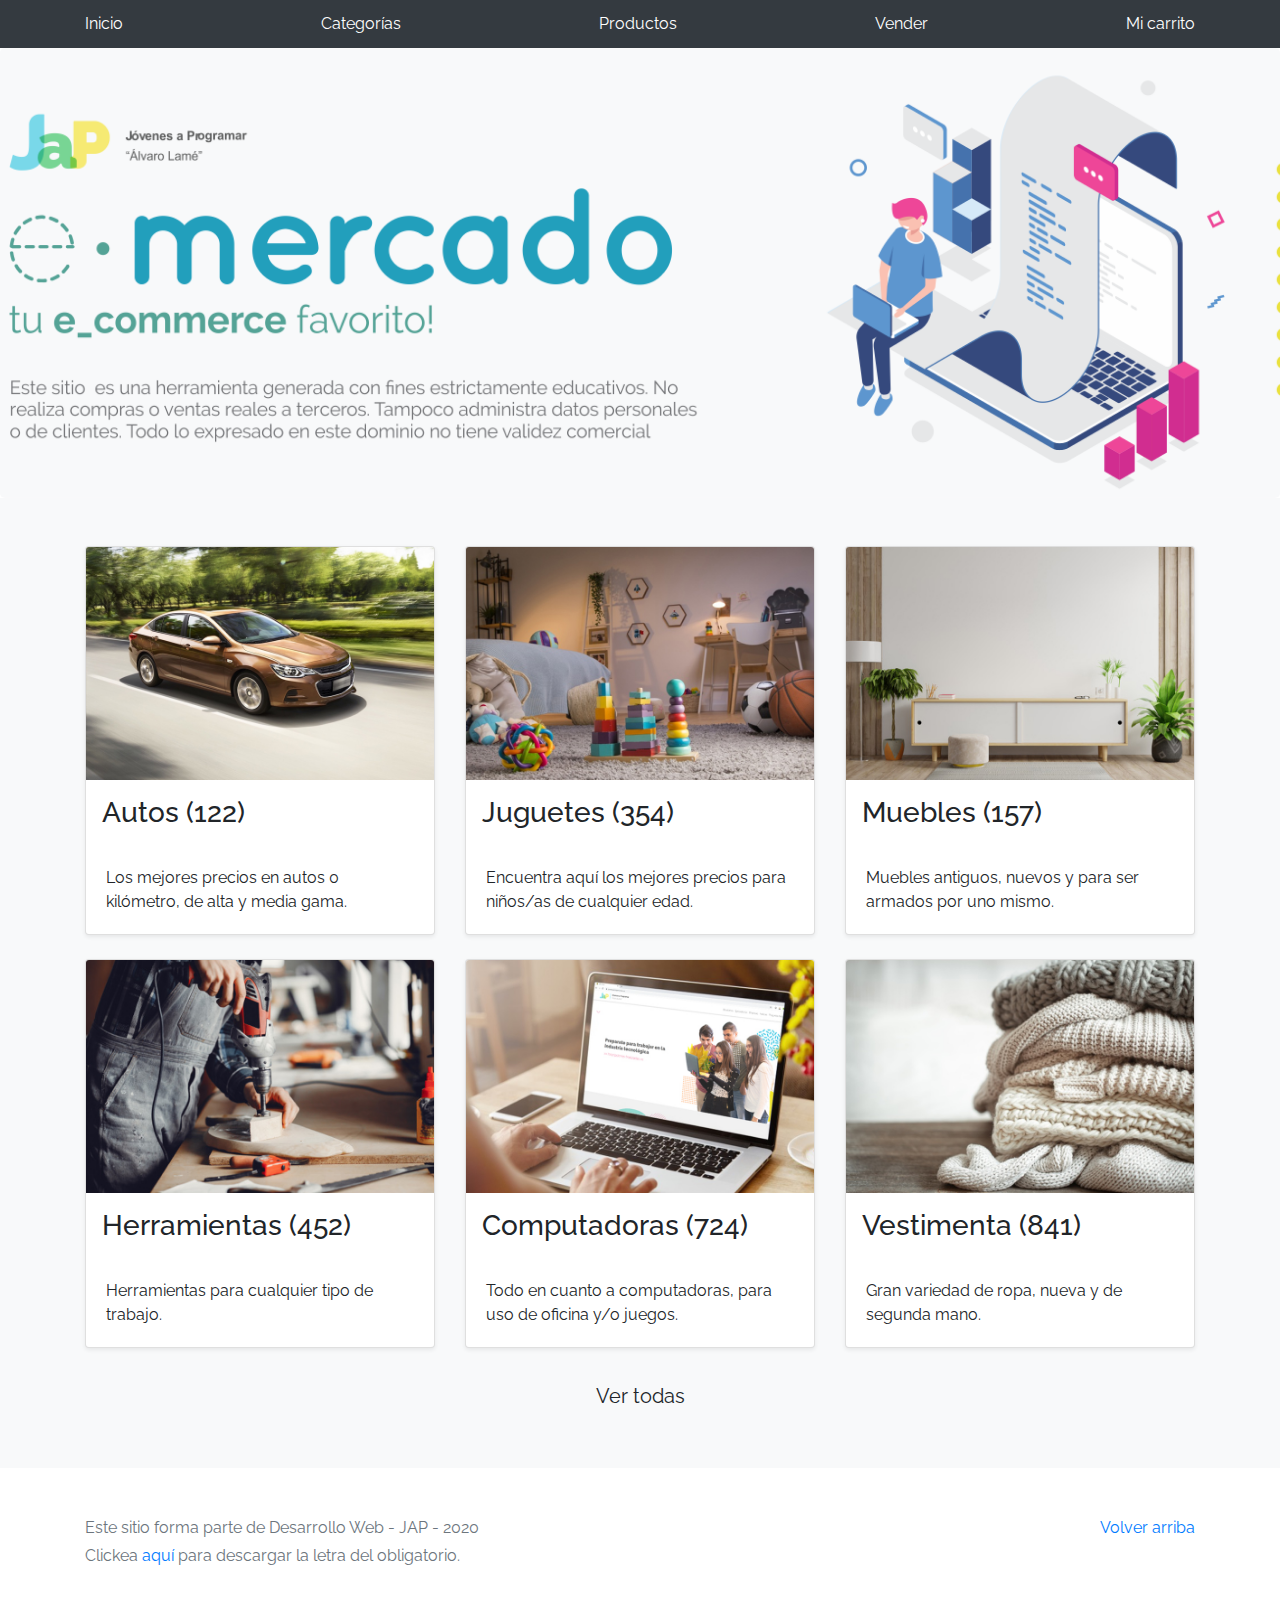
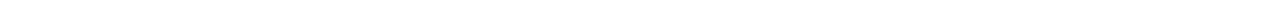
==== index.html @ a3393735 "principio" ====
<!DOCTYPE html>
<!-- saved from url=(0049)https://getbootstrap.com/docs/4.3/examples/album/ -->
<html lang="en">
  <head>
    <meta http-equiv="Content-Type" content="text/html; charset=UTF-8">
    <meta name="viewport" content="width=device-width, initial-scale=1, shrink-to-fit=no">
    <meta name="description" content="">
    <title>eMercado - Todo lo que busques está aquí</title>

    <link rel="canonical" href="https://getbootstrap.com/docs/4.3/examples/album/">
    <link href="https://fonts.googleapis.com/css?family=Raleway:300,300i,400,400i,700,700i,900,900i" rel="stylesheet">
    <!-- Bootstrap core CSS -->
    <link href="css/bootstrap.min.css" rel="stylesheet">
    <link href="css/styles.css" rel="stylesheet">
  </head>
  <body>
    <nav class="site-header sticky-top py-1 bg-dark">
      <div class="container d-flex flex-column flex-md-row justify-content-between">
        <a class="py-2 d-none d-md-inline-block" href="index.html">Inicio</a>
        <a class="py-2 d-none d-md-inline-block" href="categories.html">Categorías</a>
        <a class="py-2 d-none d-md-inline-block" href="products.html">Productos</a>
        <a class="py-2 d-none d-md-inline-block" href="sell.html">Vender</a>
        <a class="py-2 d-none d-md-inline-block" href="cart.html">Mi carrito</a>
      </div>
    </nav>
    <main role="main">
      <section class="jumbotron text-center">
        <div class="m-5">
          <h1></h1>
        </div>
      </section>
      <div class="album py-5 bg-light">
        <div class="container">
          <div class="row">
            <div class="col-md-4">
              <a href="categories.html" class="card mb-4 shadow-sm custom-card">
                <img class="bd-placeholder-img card-img-top"  src="img/cat1.jpg">
                <h3 class="m-3">Autos (122)</h3>
                <div class="card-body">
                  <p class="card-text">Los mejores precios en autos 0 kilómetro, de alta y media gama.</p>
                </div>
              </a>
            </div>
            <div class="col-md-4">
                <a href="categories.html" class="card mb-4 shadow-sm custom-card">
                  <img class="bd-placeholder-img card-img-top" src="img/cat2.jpg">
                  <h3 class="m-3">Juguetes (354)</h3>
                  <div class="card-body">
                    <p class="card-text">Encuentra aquí los mejores precios para niños/as de cualquier edad.</p>
                  </div>
                </a>
            </div>
            <div class="col-md-4">
                <a href="categories.html" class="card mb-4 shadow-sm custom-card">
                  <img class="bd-placeholder-img card-img-top" src="img/cat3.jpg">
                  <h3 class="m-3">Muebles (157)</h3>
                  <div class="card-body">
                    <p class="card-text">Muebles antiguos, nuevos y para ser armados por uno mismo.</p>
                  </div>
                </a>
            </div>
            <div class="col-md-4">
                <a href="categories.html" class="card mb-4 shadow-sm custom-card">
                  <img class="bd-placeholder-img card-img-top" src="img/cat4.jpg">
                  <h3 class="m-3">Herramientas (452)</h3>
                  <div class="card-body">
                    <p class="card-text">Herramientas para cualquier tipo de trabajo.</p>
                  </div>
                </a>
            </div>
            <div class="col-md-4">
                <a href="categories.html" class="card mb-4 shadow-sm custom-card">
                  <img class="bd-placeholder-img card-img-top" src="img/cat5.jpg">
                  <h3 class="m-3">Computadoras (724)</h3>
                  <div class="card-body">
                    <p class="card-text">Todo en cuanto a computadoras, para uso de oficina y/o juegos.</p>
                  </div>
                </a>
            </div>
            <div class="col-md-4">
                <a href="categories.html" class="card mb-4 shadow-sm custom-card">
                  <img class="bd-placeholder-img card-img-top" src="img/cat6.jpg">
                  <h3 class="m-3">Vestimenta (841)</h3>
                  <div class="card-body">
                    <p class="card-text">Gran variedad de ropa, nueva y de segunda mano.</p>
                  </div>
                </a>
            </div>
          </div>
          <div class="row">
              <a type="button" class="btn btn-light btn-lg btn-block" href="categories.html">Ver todas</a>
          </div>
        </div>
      </div>
    </main>
    <footer class="text-muted">
      <div class="container">
        <p class="float-right">
          <a href="#">Volver arriba</a>
        </p>
        <p>Este sitio forma parte de Desarrollo Web - JAP - 2020</p>
        <p>Clickea <a target="_blank" href="Letra.pdf">aquí</a> para descargar la letra del obligatorio.</p>
      </div>
    </footer>
    <script src="js/jquery-3.4.1.min.js"></script>
    <script src="js/bootstrap.bundle.min.js"></script>
    <script src="js/init.js"></script>
  </body>
</html>
---- css/styles.css ----
.jumbotron, .card-body, .container, .site-header{
    font-family: 'Raleway', serif !important;
}

.jumbotron .display-4{
    font-weight: bold;
}

.jumbotron {
  height: 50vh;
  padding: 5em inherit;
  margin-bottom: 0;
  background-color: #53C0FB;
  background: url('../img/cover_back.png');
  background-size: cover;
  background-position: center;
  background-repeat: no-repeat;
  color: black;
  font-weight: bold;
}

@media (min-width: 768px) {
  .jumbotron {
    padding-top: 6rem;
    padding-bottom: 6rem;
  }
}

.jumbotron p:last-child {
  margin-bottom: 0;
}

.jumbotron-heading {
  font-weight: 300;
}

.jumbotron .container {
  max-width: 40rem;
  background-color: rgba(255, 255, 255, 0.5);
  border-radius: 10px;
  text-shadow: 1px 1px 2px grey;
}

.jumbotron .lead{
  font-size: 38px;
}

footer {
  padding-top: 3rem;
  padding-bottom: 3rem;
}

footer p {
  margin-bottom: .25rem;
}

.site-header a {
  color: white;
  transition: ease-in-out color .15s;
}

.light-text {
  color: white;
}

.site-header .dropdown-menu a {
  color: black;
}

.dropzone{
  border: 2px dashed #0087F7;
  border-radius: 5px;
  background: white;
}

.alert{
  position: fixed;
  top:80px;
  width: 50%;
  left: 50%;
  transform: translate(-50%, 0);
}

.lds-ring {
  display: inline-block;
  position: relative;
  width: 64px;
  height: 64px;
  top:50%;
  left: 50%;
}
.lds-ring div {
  box-sizing: border-box;
  display: block;
  position: absolute;
  width: 51px;
  height: 51px;
  margin: 6px;
  border: 6px solid #fff;
  border-radius: 50%;
  animation: lds-ring 1.2s cubic-bezier(0.5, 0, 0.5, 1) infinite;
  border-color: #fff transparent transparent transparent;
}
.lds-ring div:nth-child(1) {
  animation-delay: -0.45s;
}
.lds-ring div:nth-child(2) {
  animation-delay: -0.3s;
}
.lds-ring div:nth-child(3) {
  animation-delay: -0.15s;
}
@keyframes lds-ring {
  0% {
    transform: rotate(0deg);
  }
  100% {
    transform: rotate(360deg);
  }
}

#spinner-wrapper{
  position: fixed;
  background-color: rgba(0,0,0,0.5);
  width:100%;
  height: 100%;
  top:0;
  left:0;
  z-index: 1021;
  display: none;
}

a.custom-card,
a.custom-card:hover {
  color: inherit;
  text-decoration: inherit;
}

.checked {
  color: orange;
}
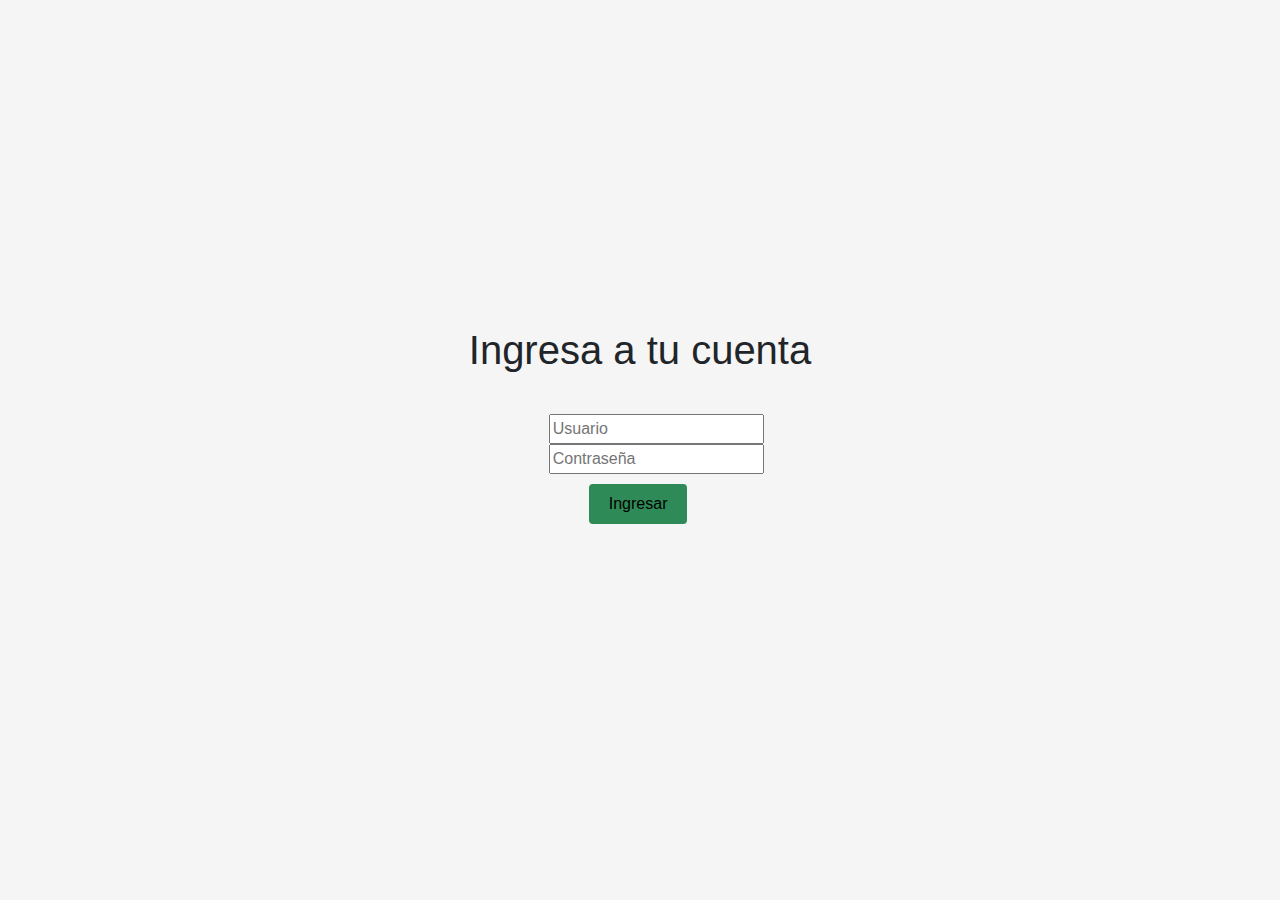
==== commit 5690aaea: "segunda entrega" ====
--- a/index.html
+++ b/index.html
@@ -21,6 +21,7 @@
         <a class="py-2 d-none d-md-inline-block" href="products.html">Productos</a>
         <a class="py-2 d-none d-md-inline-block" href="sell.html">Vender</a>
         <a class="py-2 d-none d-md-inline-block" href="cart.html">Mi carrito</a>
+        <a class="py-2 d-none d-md-inline-block" href="" id="usuarioIng"></a>
       </div>
     </nav>
     <main role="main">
